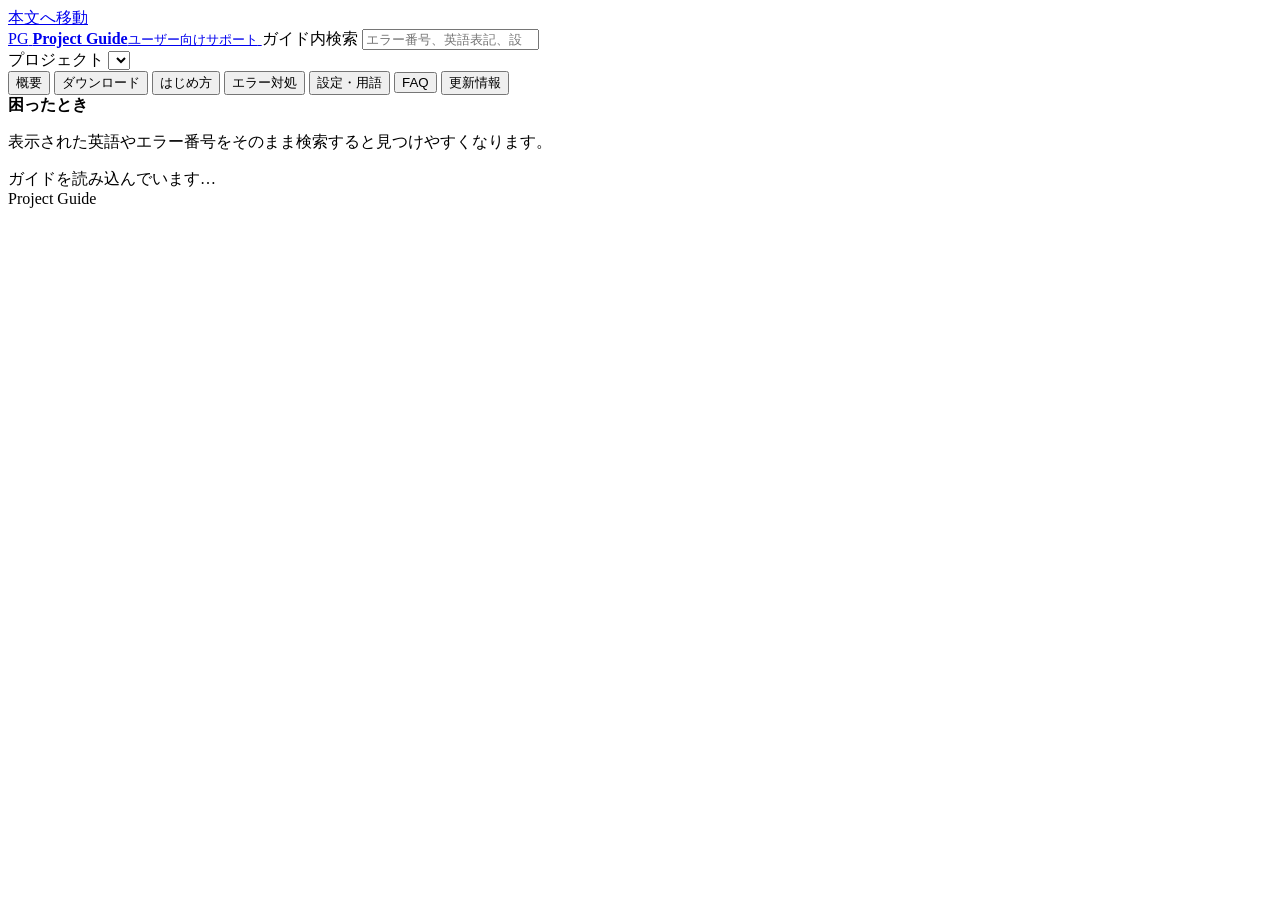
==== index.html @ 752eb7e0 "Add Project Guide UI" ====
<!doctype html>
<html lang="ja">
<head>
  <meta charset="utf-8">
  <meta name="viewport" content="width=device-width, initial-scale=1">
  <meta name="description" content="GitHubで公開しているプロジェクトのダウンロード、使い方、エラー対処、設定用語をまとめたユーザー向けガイド。">
  <title>Project Guide</title>
  <link rel="stylesheet" href="./styles.css">
</head>
<body>
  <a class="skip-link" href="#main">本文へ移動</a>

  <header class="topbar">
    <a class="brand" href="./" aria-label="Project Guide トップ">
      <span class="brand-mark" aria-hidden="true">PG</span>
      <span><strong>Project Guide</strong><small>ユーザー向けサポート</small></span>
    </a>
    <label class="search">
      <span class="sr-only">ガイド内検索</span>
      <input id="globalSearch" type="search" placeholder="エラー番号、英語表記、設定名を検索">
    </label>
  </header>

  <div class="shell">
    <aside class="sidebar" aria-label="ガイドメニュー">
      <div class="project-picker">
        <label for="projectSelect">プロジェクト</label>
        <select id="projectSelect"></select>
      </div>
      <nav id="sideNav">
        <button data-section="overview" class="active">概要</button>
        <button data-section="download">ダウンロード</button>
        <button data-section="start">はじめ方</button>
        <button data-section="errors">エラー対処</button>
        <button data-section="settings">設定・用語</button>
        <button data-section="faq">FAQ</button>
        <button data-section="updates">更新情報</button>
      </nav>
      <div class="sidebar-note">
        <strong>困ったとき</strong>
        <p>表示された英語やエラー番号をそのまま検索すると見つけやすくなります。</p>
      </div>
    </aside>

    <main id="main" class="content" tabindex="-1">
      <div id="app" aria-live="polite">
        <div class="empty">ガイドを読み込んでいます…</div>
      </div>
    </main>
  </div>

  <footer>
    <span>Project Guide</span>
    <span id="footerUpdated"></span>
  </footer>

  <script src="./app.js" defer></script>
</body>
</html>
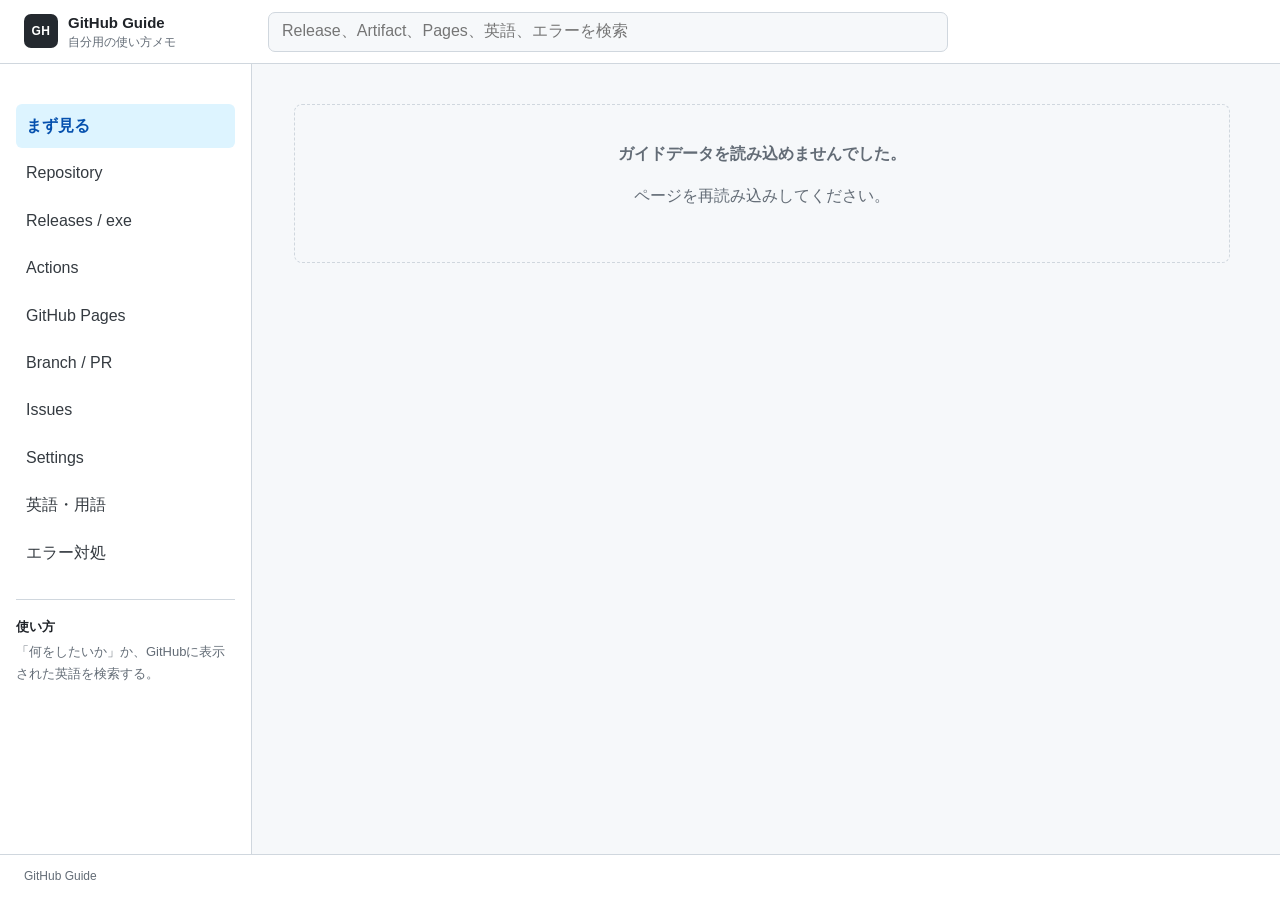
==== commit 3ca2d1a8: "Refocus guide on GitHub usage" ====
--- a/index.html
+++ b/index.html
@@ -3,42 +3,41 @@
 <head>
   <meta charset="utf-8">
   <meta name="viewport" content="width=device-width, initial-scale=1">
-  <meta name="description" content="GitHubで公開しているプロジェクトのダウンロード、使い方、エラー対処、設定用語をまとめたユーザー向けガイド。">
-  <title>Project Guide</title>
+  <meta name="description" content="GitHubの使い方、Releases、Actions、Pages、Pull Request、Settings、英語表記、エラー対処を自分用にまとめたガイド。">
+  <title>GitHub Guide</title>
   <link rel="stylesheet" href="./styles.css">
 </head>
 <body>
   <a class="skip-link" href="#main">本文へ移動</a>
 
   <header class="topbar">
-    <a class="brand" href="./" aria-label="Project Guide トップ">
-      <span class="brand-mark" aria-hidden="true">PG</span>
-      <span><strong>Project Guide</strong><small>ユーザー向けサポート</small></span>
+    <a class="brand" href="./" aria-label="GitHub Guide トップ">
+      <span class="brand-mark" aria-hidden="true">GH</span>
+      <span><strong>GitHub Guide</strong><small>自分用の使い方メモ</small></span>
     </a>
     <label class="search">
       <span class="sr-only">ガイド内検索</span>
-      <input id="globalSearch" type="search" placeholder="エラー番号、英語表記、設定名を検索">
+      <input id="globalSearch" type="search" placeholder="Release、Artifact、Pages、英語、エラーを検索">
     </label>
   </header>
 
   <div class="shell">
-    <aside class="sidebar" aria-label="ガイドメニュー">
-      <div class="project-picker">
-        <label for="projectSelect">プロジェクト</label>
-        <select id="projectSelect"></select>
-      </div>
+    <aside class="sidebar" aria-label="GitHubガイドメニュー">
       <nav id="sideNav">
-        <button data-section="overview" class="active">概要</button>
-        <button data-section="download">ダウンロード</button>
-        <button data-section="start">はじめ方</button>
+        <button data-section="overview" class="active">まず見る</button>
+        <button data-section="repository">Repository</button>
+        <button data-section="releases">Releases / exe</button>
+        <button data-section="actions">Actions</button>
+        <button data-section="pages">GitHub Pages</button>
+        <button data-section="branch-pr">Branch / PR</button>
+        <button data-section="issues">Issues</button>
+        <button data-section="settings">Settings</button>
+        <button data-section="terms">英語・用語</button>
         <button data-section="errors">エラー対処</button>
-        <button data-section="settings">設定・用語</button>
-        <button data-section="faq">FAQ</button>
-        <button data-section="updates">更新情報</button>
       </nav>
       <div class="sidebar-note">
-        <strong>困ったとき</strong>
-        <p>表示された英語やエラー番号をそのまま検索すると見つけやすくなります。</p>
+        <strong>使い方</strong>
+        <p>「何をしたいか」か、GitHubに表示された英語を検索する。</p>
       </div>
     </aside>
 
@@ -50,7 +49,7 @@
   </div>
 
   <footer>
-    <span>Project Guide</span>
+    <span>GitHub Guide</span>
     <span id="footerUpdated"></span>
   </footer>
 
--- a/styles.css
+++ b/styles.css
@@ -0,0 +1,335 @@
+:root {
+  --bg: #f6f8fa;
+  --surface: #ffffff;
+  --surface-soft: #f6f8fa;
+  --text: #1f2328;
+  --muted: #636c76;
+  --border: #d0d7de;
+  --accent: #0969da;
+  --accent-dark: #0550ae;
+  --danger: #cf222e;
+  --warning-bg: #fff8c5;
+  --warning-border: #bf8700;
+  --radius: 8px;
+}
+
+* { box-sizing: border-box; }
+html { scroll-behavior: smooth; }
+body {
+  margin: 0;
+  min-width: 0;
+  font-family: -apple-system, BlinkMacSystemFont, "Segoe UI", "Noto Sans JP", sans-serif;
+  line-height: 1.65;
+  color: var(--text);
+  background: var(--bg);
+}
+button, input, select { font: inherit; }
+a { color: var(--accent); text-underline-offset: 3px; }
+a:hover { color: var(--accent-dark); }
+
+.skip-link {
+  position: fixed;
+  top: 8px;
+  left: 8px;
+  z-index: 100;
+  padding: 8px 12px;
+  border-radius: 6px;
+  color: #fff;
+  background: #24292f;
+  transform: translateY(-150%);
+}
+.skip-link:focus { transform: translateY(0); }
+.sr-only {
+  position: absolute;
+  width: 1px;
+  height: 1px;
+  padding: 0;
+  margin: -1px;
+  overflow: hidden;
+  clip: rect(0, 0, 0, 0);
+  white-space: nowrap;
+  border: 0;
+}
+
+.topbar {
+  position: sticky;
+  top: 0;
+  z-index: 20;
+  display: flex;
+  align-items: center;
+  gap: 24px;
+  min-height: 64px;
+  padding: 10px 24px;
+  border-bottom: 1px solid var(--border);
+  background: var(--surface);
+}
+.brand {
+  display: flex;
+  align-items: center;
+  gap: 10px;
+  min-width: 220px;
+  color: var(--text);
+  text-decoration: none;
+}
+.brand > span:last-child { display: flex; flex-direction: column; line-height: 1.2; }
+.brand strong { font-size: 15px; }
+.brand small { margin-top: 3px; color: var(--muted); font-size: 12px; }
+.brand-mark {
+  display: grid;
+  place-items: center;
+  width: 34px;
+  height: 34px;
+  border-radius: 7px;
+  color: #fff;
+  background: #24292f;
+  font-size: 12px;
+  font-weight: 700;
+  letter-spacing: .04em;
+}
+.search { width: min(680px, 100%); }
+.search input {
+  width: 100%;
+  min-height: 40px;
+  padding: 0 13px;
+  border: 1px solid var(--border);
+  border-radius: 7px;
+  outline: none;
+  color: var(--text);
+  background: var(--surface-soft);
+}
+.search input:focus {
+  border-color: var(--accent);
+  box-shadow: 0 0 0 3px rgba(9, 105, 218, .12);
+  background: #fff;
+}
+
+.shell {
+  display: grid;
+  grid-template-columns: 252px minmax(0, 1fr);
+  min-height: calc(100vh - 110px);
+}
+.sidebar {
+  padding: 22px 16px;
+  border-right: 1px solid var(--border);
+  background: var(--surface);
+}
+.project-picker label {
+  display: block;
+  margin-bottom: 6px;
+  color: var(--muted);
+  font-size: 12px;
+  font-weight: 700;
+}
+.project-picker select {
+  width: 100%;
+  min-height: 38px;
+  padding: 7px 9px;
+  border: 1px solid var(--border);
+  border-radius: 6px;
+  color: var(--text);
+  background: #fff;
+}
+nav { display: grid; gap: 3px; margin-top: 18px; }
+nav button {
+  width: 100%;
+  padding: 9px 10px;
+  border: 0;
+  border-radius: 6px;
+  text-align: left;
+  color: #343a40;
+  background: transparent;
+  cursor: pointer;
+}
+nav button:hover { background: var(--surface-soft); }
+nav button.active { color: #0550ae; background: #ddf4ff; font-weight: 700; }
+.sidebar-note {
+  margin-top: 24px;
+  padding-top: 16px;
+  border-top: 1px solid var(--border);
+  font-size: 13px;
+}
+.sidebar-note p { margin: 4px 0 0; color: var(--muted); }
+
+.content {
+  width: 100%;
+  max-width: 1020px;
+  padding: 40px 42px 72px;
+}
+.page-head {
+  display: flex;
+  align-items: flex-start;
+  justify-content: space-between;
+  gap: 18px;
+  margin-bottom: 28px;
+}
+.page-head h1 {
+  margin: 0 0 5px;
+  font-size: clamp(27px, 4vw, 38px);
+  line-height: 1.2;
+  letter-spacing: -.02em;
+}
+.page-head p { max-width: 720px; margin: 0; color: var(--muted); }
+.badge {
+  display: inline-flex;
+  align-items: center;
+  padding: 3px 8px;
+  border: 1px solid var(--border);
+  border-radius: 999px;
+  color: var(--muted);
+  background: var(--surface-soft);
+  font-size: 12px;
+  white-space: nowrap;
+}
+
+.quick-actions {
+  display: grid;
+  grid-template-columns: repeat(3, minmax(0, 1fr));
+  gap: 12px;
+  margin: 24px 0 30px;
+}
+.action {
+  display: block;
+  padding: 16px;
+  border: 1px solid var(--border);
+  border-radius: var(--radius);
+  color: inherit;
+  background: var(--surface);
+  text-align: left;
+  cursor: pointer;
+}
+.action:hover { border-color: #8c959f; }
+.action strong { display: block; margin-bottom: 4px; }
+.action span { color: var(--muted); font-size: 13px; }
+.section { margin-top: 28px; }
+.section h2 { margin: 0 0 12px; font-size: 21px; }
+
+.panel {
+  overflow: hidden;
+  border: 1px solid var(--border);
+  border-radius: var(--radius);
+  background: var(--surface);
+}
+.panel + .panel { margin-top: 12px; }
+.row {
+  display: grid;
+  grid-template-columns: minmax(120px, 180px) minmax(0, 1fr);
+  gap: 20px;
+  padding: 14px 16px;
+  border-top: 1px solid var(--border);
+}
+.row:first-child { border-top: 0; }
+.row > strong { font-size: 13px; }
+
+.button-row { display: flex; flex-wrap: wrap; gap: 8px; margin-top: 14px; }
+.primary-button,
+.secondary-button {
+  display: inline-flex;
+  align-items: center;
+  justify-content: center;
+  min-height: 40px;
+  padding: 8px 14px;
+  border: 1px solid transparent;
+  border-radius: 6px;
+  font-weight: 700;
+  text-decoration: none;
+}
+.primary-button { color: #fff; background: var(--accent); }
+.primary-button:hover { color: #fff; background: var(--accent-dark); }
+.secondary-button { color: var(--text); border-color: var(--border); background: #fff; }
+.secondary-button:hover { color: var(--text); background: var(--surface-soft); }
+
+.notice {
+  padding: 13px 15px;
+  border-left: 4px solid var(--warning-border);
+  border-radius: 4px;
+  background: var(--warning-bg);
+}
+.notice strong { display: block; }
+.notice p { margin: 3px 0 0; }
+
+.error-list, .faq-list { display: grid; gap: 10px; }
+details {
+  border: 1px solid var(--border);
+  border-radius: 7px;
+  background: var(--surface);
+}
+summary { padding: 13px 15px; cursor: pointer; font-weight: 700; }
+.details-body { padding: 0 15px 15px; color: #343a40; }
+.details-body p { margin: 8px 0; }
+.error-id {
+  margin-right: 8px;
+  color: var(--danger);
+  font-family: ui-monospace, SFMono-Regular, Menlo, Consolas, monospace;
+  font-size: 12px;
+}
+.term {
+  padding: 1px 5px;
+  border-radius: 4px;
+  background: var(--surface-soft);
+  font-family: ui-monospace, SFMono-Regular, Menlo, Consolas, monospace;
+}
+.table-wrap { overflow-x: auto; }
+table {
+  width: 100%;
+  border-collapse: collapse;
+  border: 1px solid var(--border);
+  background: var(--surface);
+}
+th, td {
+  padding: 11px 12px;
+  border-bottom: 1px solid var(--border);
+  text-align: left;
+  vertical-align: top;
+}
+th { background: var(--surface-soft); font-size: 13px; }
+td { font-size: 14px; }
+tr:last-child td { border-bottom: 0; }
+.muted { color: var(--muted); }
+.small { font-size: 13px; }
+.search-results { margin-bottom: 28px; }
+.search-results h2 { font-size: 18px; }
+.search-hit { padding: 10px 0; border-bottom: 1px solid var(--border); }
+.search-hit button {
+  padding: 0;
+  border: 0;
+  color: var(--accent);
+  background: none;
+  font-weight: 700;
+  cursor: pointer;
+}
+.search-hit p { margin: 2px 0 0; color: var(--muted); font-size: 13px; }
+.empty {
+  padding: 36px 18px;
+  border: 1px dashed var(--border);
+  border-radius: var(--radius);
+  color: var(--muted);
+  text-align: center;
+}
+
+footer {
+  display: flex;
+  justify-content: space-between;
+  gap: 16px;
+  min-height: 46px;
+  padding: 12px 24px;
+  border-top: 1px solid var(--border);
+  color: var(--muted);
+  background: var(--surface);
+  font-size: 12px;
+}
+
+@media (max-width: 840px) {
+  .topbar { position: static; align-items: stretch; flex-direction: column; gap: 10px; padding: 12px 16px; }
+  .shell { grid-template-columns: 1fr; }
+  .sidebar { padding: 14px 16px; border-right: 0; border-bottom: 1px solid var(--border); }
+  nav { display: flex; overflow-x: auto; padding-bottom: 2px; }
+  nav button { width: auto; white-space: nowrap; }
+  .sidebar-note { display: none; }
+  .content { padding: 28px 18px 56px; }
+  .quick-actions { grid-template-columns: 1fr; }
+}
+@media (max-width: 560px) {
+  .page-head { flex-direction: column; }
+  .row { grid-template-columns: 1fr; gap: 4px; }
+  footer { flex-direction: column; }
+}
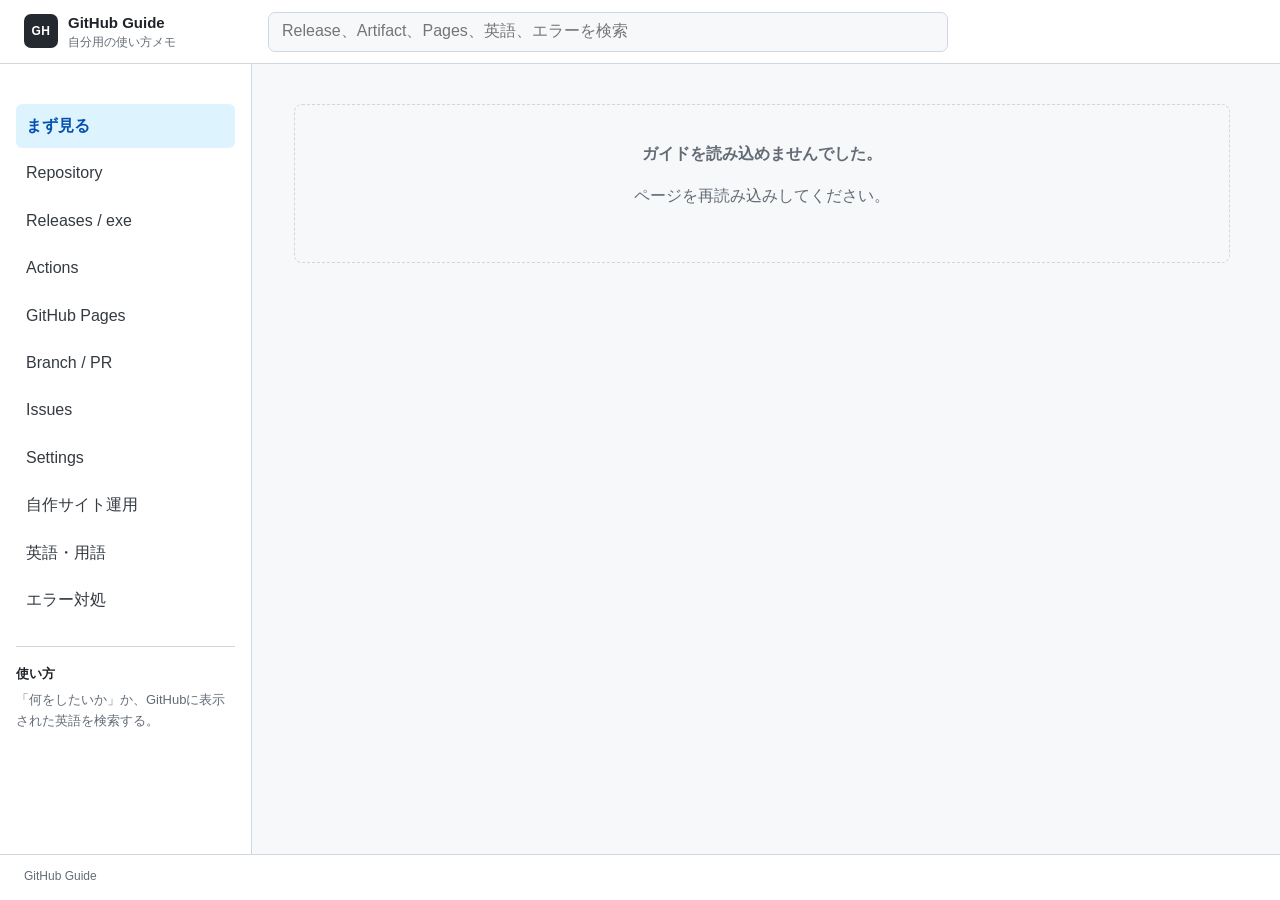
==== commit b2d93bea: "Add personal site operations section" ====
--- a/index.html
+++ b/index.html
@@ -3,7 +3,7 @@
 <head>
   <meta charset="utf-8">
   <meta name="viewport" content="width=device-width, initial-scale=1">
-  <meta name="description" content="GitHubの使い方、Releases、Actions、Pages、Pull Request、Settings、英語表記、エラー対処を自分用にまとめたガイド。">
+  <meta name="description" content="GitHubの使い方、Releases、Actions、Pages、Pull Request、Settings、英語表記、エラー対処、自作サイト運用を自分用にまとめたガイド。">
   <title>GitHub Guide</title>
   <link rel="stylesheet" href="./styles.css">
 </head>
@@ -32,6 +32,7 @@
         <button data-section="branch-pr">Branch / PR</button>
         <button data-section="issues">Issues</button>
         <button data-section="settings">Settings</button>
+        <button data-section="site-ops">自作サイト運用</button>
         <button data-section="terms">英語・用語</button>
         <button data-section="errors">エラー対処</button>
       </nav>
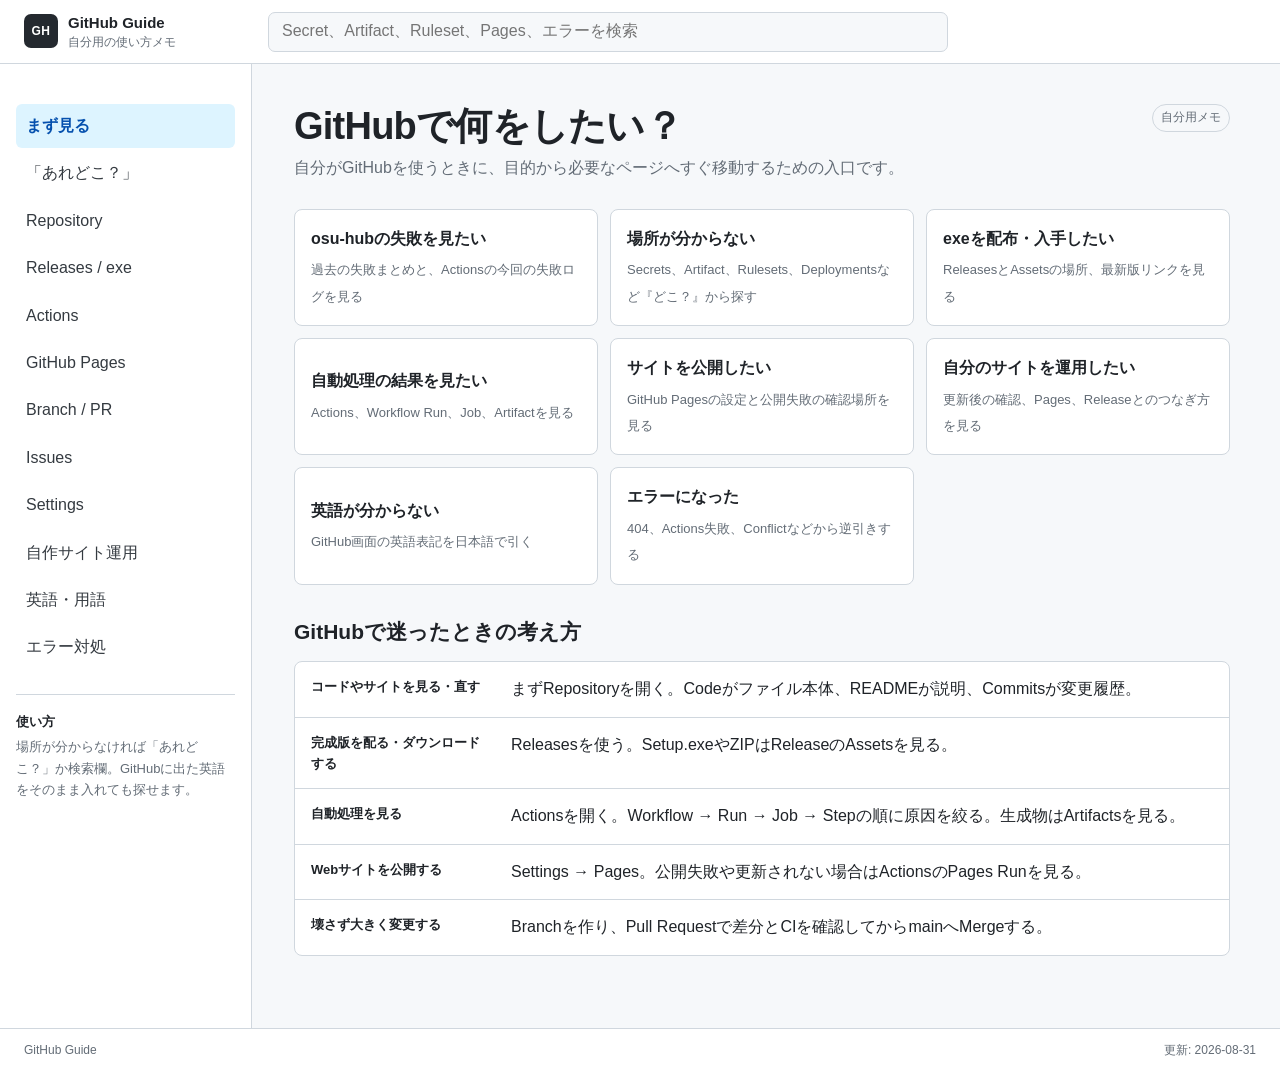
==== commit 90425bc0: "Add where-is-it navigation" ====
--- a/index.html
+++ b/index.html
@@ -17,7 +17,7 @@
     </a>
     <label class="search">
       <span class="sr-only">ガイド内検索</span>
-      <input id="globalSearch" type="search" placeholder="Release、Artifact、Pages、英語、エラーを検索">
+      <input id="globalSearch" type="search" placeholder="Secret、Artifact、Ruleset、Pages、エラーを検索">
     </label>
   </header>
 
@@ -25,6 +25,7 @@
     <aside class="sidebar" aria-label="GitHubガイドメニュー">
       <nav id="sideNav">
         <button data-section="overview" class="active">まず見る</button>
+        <button data-section="where">「あれどこ？」</button>
         <button data-section="repository">Repository</button>
         <button data-section="releases">Releases / exe</button>
         <button data-section="actions">Actions</button>
@@ -38,7 +39,7 @@
       </nav>
       <div class="sidebar-note">
         <strong>使い方</strong>
-        <p>「何をしたいか」か、GitHubに表示された英語を検索する。</p>
+        <p>場所が分からなければ「あれどこ？」か検索欄。GitHubに出た英語をそのまま入れても探せます。</p>
       </div>
     </aside>
 
--- a/styles.css
+++ b/styles.css
@@ -210,6 +210,7 @@
   background: var(--surface);
 }
 .panel + .panel { margin-top: 12px; }
+.guide-entry + .button-row { margin-bottom: 18px; }
 .row {
   display: grid;
   grid-template-columns: minmax(120px, 180px) minmax(0, 1fr);
@@ -219,6 +220,7 @@
 }
 .row:first-child { border-top: 0; }
 .row > strong { font-size: 13px; }
+.visual-row { align-items: start; }
 
 .button-row { display: flex; flex-wrap: wrap; gap: 8px; margin-top: 14px; }
 .primary-button,
@@ -237,6 +239,41 @@
 .primary-button:hover { color: #fff; background: var(--accent-dark); }
 .secondary-button { color: var(--text); border-color: var(--border); background: #fff; }
 .secondary-button:hover { color: var(--text); background: var(--surface-soft); }
+
+.guide-images {
+  display: grid;
+  gap: 14px;
+}
+.guide-image {
+  margin: 0;
+  overflow: hidden;
+  border: 1px solid var(--border);
+  border-radius: 8px;
+  background: #fff;
+}
+.guide-image a:first-child {
+  display: block;
+  background: var(--surface-soft);
+}
+.guide-image img {
+  display: block;
+  width: 100%;
+  height: auto;
+  max-height: 560px;
+  object-fit: contain;
+}
+.guide-image figcaption {
+  padding: 9px 12px 4px;
+  color: var(--text);
+  font-size: 13px;
+  font-weight: 600;
+}
+.image-source {
+  display: inline-block;
+  padding: 0 12px 10px;
+  color: var(--muted);
+  font-size: 12px;
+}
 
 .notice {
   padding: 13px 15px;
